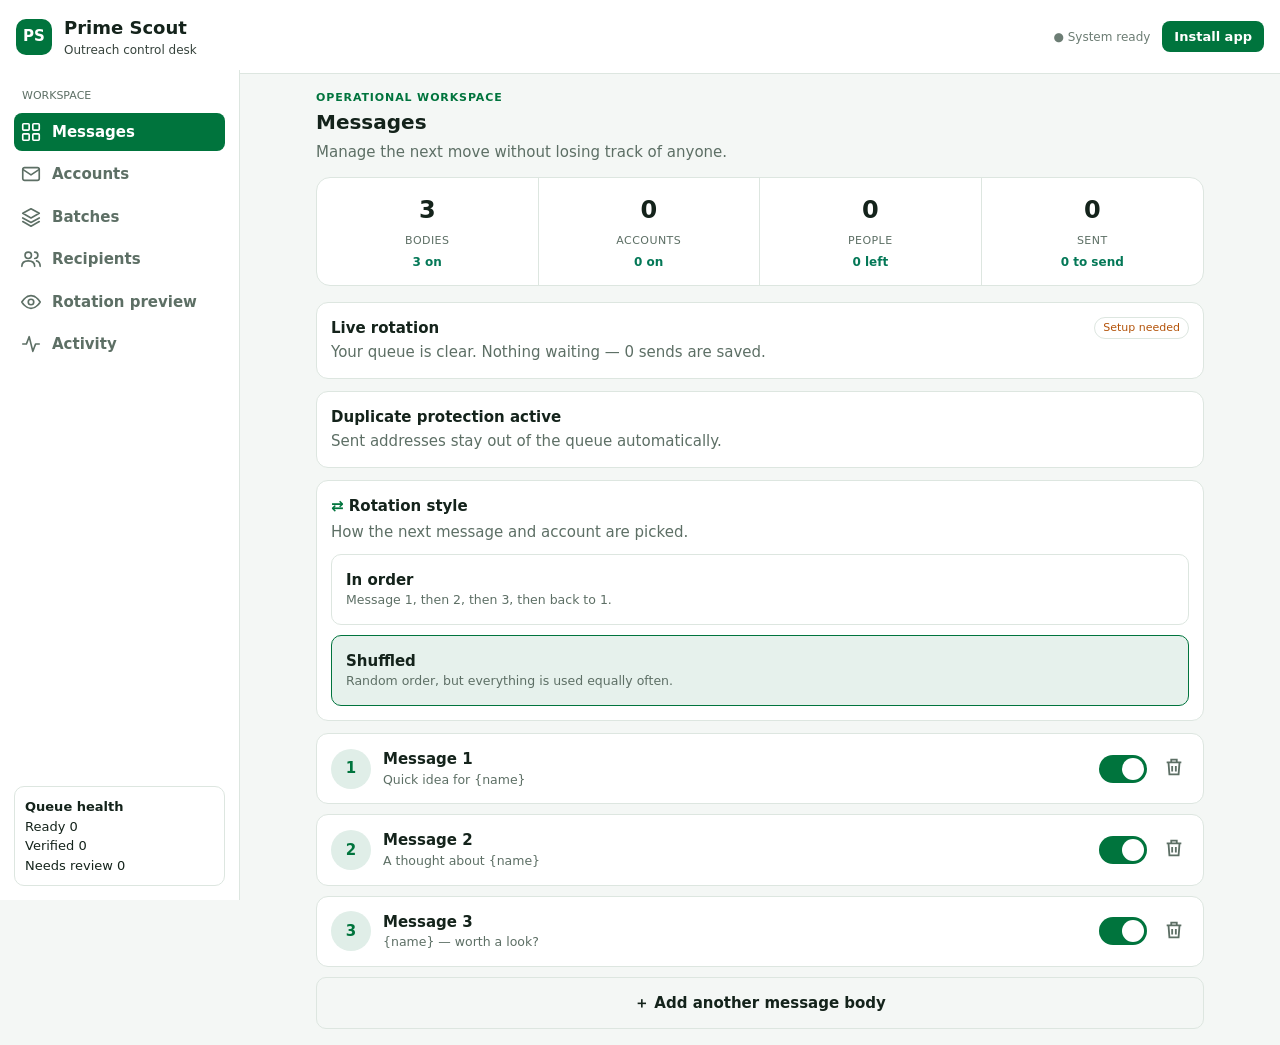
==== index.html @ 2829dbc3 "Add files via upload" ====
<!DOCTYPE html>
<html lang="en">
<head>
<meta charset="utf-8">
<meta name="viewport" content="width=device-width, initial-scale=1, viewport-fit=cover">
<meta name="theme-color" content="#00743d">
<meta name="description" content="Scout store owners with rotating message bodies, multiple sending accounts, address checking and no repeat sends.">
<title>Prime Scout — Messages</title>
<link rel="manifest" href="manifest.webmanifest">
<link rel="icon" href="icon.svg" type="image/svg+xml">
<link rel="stylesheet" href="styles.css">
</head>
<body data-page="messages">
<header>
  <div class="crest">PS</div>
  <div><h1>Prime Scout</h1><small>Outreach control desk</small></div>
  <span class="ready">● System ready</span><button class="btn" id="inst">Install app</button>
</header>
<nav id="nav"></nav>
<main id="app"></main>
<div id="toast"></div>
<script src="app.js" defer></script>
</body>
</html>
---- styles.css ----
:root{--bg:#f4f7f5;--card:#fff;--ink:#14231b;--mute:#5d6f65;--line:#dde6e0;--brand:#00743d;--brand-ink:#fff;--warn:#b45309;--bad:#b91c1c;--ok:#047857;box-sizing:border-box;padding-top:env(safe-area-inset-top,0px);padding-bottom:env(safe-area-inset-bottom,0px)}
@media (prefers-color-scheme:dark){:root:not([data-theme="light"]){--bg:#0e1612;--card:#16211b;--ink:#e8f1ec;--mute:#93a79c;--line:#26352c;--brand:#2fbf7a;--brand-ink:#04150c;--warn:#f59e0b;--bad:#f87171;--ok:#34d399}}
:root[data-theme="dark"]{--bg:#0e1612;--card:#16211b;--ink:#e8f1ec;--mute:#93a79c;--line:#26352c;--brand:#2fbf7a;--brand-ink:#04150c;--warn:#f59e0b;--bad:#f87171;--ok:#34d399}
*,*::before,*::after{box-sizing:inherit}
html{scroll-padding-top:env(safe-area-inset-top,0px)}
body{margin:0;background:var(--bg);color:var(--ink);font:15px/1.5 system-ui,-apple-system,"Segoe UI",Roboto,sans-serif}
header{background:var(--brand);color:var(--brand-ink);padding:14px 16px;display:flex;align-items:center;gap:12px;flex-wrap:wrap}
header h1{font-size:18px;margin:0}header small{opacity:.85;display:block;font-size:12px}
.crest{width:36px;height:36px;border-radius:10px;background:var(--brand-ink);color:var(--brand);display:grid;place-items:center;font-weight:800}
.health{margin-left:auto;display:flex;gap:6px;font-size:12px}
.health span{background:rgba(0,0,0,.2);padding:3px 8px;border-radius:99px}
nav{display:flex;gap:4px;overflow-x:auto;padding:8px 12px;background:var(--card);border-bottom:1px solid var(--line);position:sticky;top:0;z-index:5}
nav a{border:0;background:none;color:var(--mute);padding:8px 12px;border-radius:8px;font:inherit;font-weight:600;cursor:pointer;white-space:nowrap}
nav a.on{background:var(--brand);color:var(--brand-ink)}
main{max-width:920px;margin:0 auto;padding:16px}
.stats{display:grid;grid-template-columns:repeat(auto-fit,minmax(120px,1fr));gap:10px;margin-bottom:16px}
.stat{background:var(--card);border:1px solid var(--line);border-radius:12px;padding:12px}
.stat b{font-size:24px;display:block}.stat span{color:var(--mute);font-size:12px}
.card{background:var(--card);border:1px solid var(--line);border-radius:12px;padding:14px;margin-bottom:12px}
h2{margin:0 0 4px;font-size:20px}.sub{color:var(--mute);margin:0 0 14px}
label{display:block;font-size:12px;font-weight:600;color:var(--mute);margin:8px 0 4px}
input,textarea,select{width:100%;padding:9px 10px;border:1px solid var(--line);border-radius:8px;background:var(--bg);color:var(--ink);font:inherit}
textarea{min-height:90px;resize:vertical}
.row{display:flex;gap:8px;flex-wrap:wrap;align-items:center}.row>*{flex:1;min-width:120px}
.btn{border:1px solid var(--line);background:var(--card);color:var(--ink);padding:8px 12px;border-radius:8px;font:inherit;font-weight:600;cursor:pointer;flex:0 0 auto}
.btn.p{background:var(--brand);color:var(--brand-ink);border-color:var(--brand)}.btn.d{color:var(--bad)}
.item{display:flex;gap:10px;align-items:flex-start;justify-content:space-between;padding:10px 0;border-top:1px solid var(--line)}
.item:first-child{border-top:0}.item p{margin:2px 0 0;color:var(--mute);font-size:13px;white-space:pre-wrap}
.tag{font-size:11px;padding:2px 8px;border-radius:99px;border:1px solid var(--line);color:var(--mute);white-space:nowrap}
.tag.ok{color:var(--ok)}.tag.warn{color:var(--warn)}.tag.bad{color:var(--bad)}
.acts{display:flex;gap:6px;flex-wrap:wrap}
.scroll{overflow-x:auto}table{width:100%;border-collapse:collapse;font-size:13px}th,td{text-align:left;padding:8px;border-top:1px solid var(--line)}th{color:var(--mute)}
.empty{color:var(--mute);text-align:center;padding:20px}
.mrow{display:flex;align-items:center;gap:12px;background:var(--card);border:1px solid var(--line);border-radius:12px;padding:14px;margin-bottom:10px}.num{width:40px;height:40px;border-radius:50%;background:color-mix(in srgb,var(--brand) 12%,var(--card));color:var(--brand);display:grid;place-items:center;font-weight:700;flex:0 0 auto}.mt{flex:1;min-width:0}.mt b{display:block}.mt small{color:var(--mute);display:block;overflow:hidden;text-overflow:ellipsis;white-space:nowrap}.opt{display:block;width:100%;text-align:left;background:var(--card);border:1px solid var(--line);border-radius:10px;padding:14px;margin-top:10px;color:var(--ink);font:inherit;cursor:pointer}.opt small{display:block;color:var(--mute)}.opt.on{border-color:var(--brand);background:color-mix(in srgb,var(--brand) 10%,var(--card))}.addb{width:100%;padding:14px;text-align:center;border:1px solid var(--line);background:var(--bg);border-radius:10px;font:inherit;font-weight:600;color:var(--ink);cursor:pointer}.trash{background:none;border:0;color:var(--mute);cursor:pointer;padding:4px}.sw{width:48px;height:28px;border-radius:99px;background:var(--line);position:relative;border:0;cursor:pointer;flex:0 0 auto}.sw.on{background:var(--brand)}.sw::after{content:'';position:absolute;top:3px;left:3px;width:22px;height:22px;border-radius:50%;background:#fff;transition:.15s}.sw.on::after{left:23px}
.seg{display:flex;background:color-mix(in srgb,#7c3aed 8%,var(--card));border-radius:99px;padding:4px}.seg button{border:0;background:none;padding:8px 14px;border-radius:99px;font:inherit;color:var(--mute);cursor:pointer}.seg button.on{background:var(--card);color:var(--ink);font-weight:600;box-shadow:0 1px 3px rgba(0,0,0,.15)}.tot{background:color-mix(in srgb,#10b981 22%,var(--card));border-radius:16px;padding:16px;margin:14px 0}.tot b{font-size:30px;display:block}.chart{display:flex;align-items:flex-end;gap:4px;height:200px;background:color-mix(in srgb,#7c3aed 5%,var(--card));border-radius:16px;padding:12px 8px 0}.col{flex:1;height:100%;display:flex;align-items:flex-end}.bar{width:100%;background:#7c3aed;border-radius:6px 6px 0 0}.lbls{display:flex;gap:4px;font-size:11px;color:var(--mute);padding:6px 8px 0}.lbls span{flex:1;text-align:center}.dot{display:inline-block;width:12px;height:12px;border-radius:50%;background:#7c3aed;margin-right:8px;vertical-align:middle}
.stats{display:grid;grid-template-columns:repeat(4,1fr);gap:0;border:1px solid var(--line);border-radius:14px;background:var(--card);margin-bottom:16px}.stat{border:0;border-radius:0;border-right:1px solid var(--line);text-align:center;background:none;padding:14px 4px}.stat:last-child{border-right:0}.stat span{text-transform:uppercase;font-size:11px;letter-spacing:.04em}.stat i{font-size:16px;font-weight:600}
.eyebrow{font-size:11px;letter-spacing:.08em;text-transform:uppercase;color:var(--brand);font-weight:700}
.ready{margin-left:auto;font-size:12px;opacity:.9}
#inst{background:var(--brand-ink);color:var(--brand);border:0;padding:6px 12px;font-size:13px}
.wk,.qh,.lg{display:none}
.stat i{display:block;font-style:normal;font-size:12px;color:var(--ok);margin-top:2px}
.live{display:flex;justify-content:space-between;gap:10px;align-items:flex-start}
nav{position:fixed;bottom:0;left:0;right:0;top:auto;z-index:9;justify-content:space-around;border-top:1px solid var(--line);border-bottom:0;padding:6px 6px calc(6px + env(safe-area-inset-bottom,0px))}
nav a{padding:8px 6px;font-size:12px;flex:1}
main{padding-bottom:90px}
@media(min-width:820px){body{display:grid;grid-template-columns:240px 1fr;grid-template-rows:auto 1fr}header{grid-column:1/3}nav{position:sticky;top:0;grid-row:2;align-self:start;height:calc(100vh - 70px);flex-direction:column;border-top:0;border-right:1px solid var(--line);padding:14px;justify-content:flex-start}nav a{flex:0;text-align:left;font-size:15px}.wk,.qh,.lg{display:block}.sh{display:none}.wk{font-size:11px;color:var(--mute);text-transform:uppercase;margin:4px 8px}.qh{margin-top:auto;border:1px solid var(--line);border-radius:10px;padding:10px;font-size:13px}main{padding-bottom:16px;width:100%}}
#toast{position:fixed;left:50%;bottom:calc(20px + env(safe-area-inset-bottom,0px));transform:translateX(-50%);background:var(--ink);color:var(--bg);padding:10px 16px;border-radius:10px;opacity:0;pointer-events:none;transition:.2s;max-width:90%}
#toast.show{opacity:1}
header{background:var(--card);color:var(--ink);border-bottom:1px solid var(--line)}.crest{background:var(--brand);color:var(--brand-ink)}.ready{color:var(--mute)}#inst{background:var(--brand);color:var(--brand-ink)}.ic{width:22px;height:22px;fill:none;stroke:currentColor;stroke-width:1.8;stroke-linecap:round;stroke-linejoin:round;flex:0 0 auto}nav a{display:flex;flex-direction:column;align-items:center;gap:4px}
@media(max-width:819px){nav{position:sticky;top:0;bottom:auto;border-top:0;border-bottom:1px solid var(--line);background:var(--bg);padding:8px 6px}nav a.on{background:var(--card);color:var(--brand);box-shadow:0 1px 4px rgba(0,0,0,.18)}main{padding-bottom:16px}}
@media(min-width:820px){nav a{flex-direction:row;gap:10px}}
.chip{padding:8px 16px;border-radius:99px;font-weight:600;font-size:15px}.chip.g{background:color-mix(in srgb,#10b981 15%,var(--card));color:var(--ok)}.chip.b{background:color-mix(in srgb,#ef4444 15%,var(--card));color:var(--bad)}.chip.u{background:color-mix(in srgb,var(--mute) 15%,var(--card));color:var(--mute)}.seg.g{background:color-mix(in srgb,var(--mute) 12%,var(--card))}.seg.g button{flex:1;padding:10px 4px}
.note{background:color-mix(in srgb,var(--mute) 8%,var(--card));border:1px solid var(--line);border-radius:12px;padding:14px;color:var(--mute);font-size:14px;margin-bottom:10px}

nav a{text-decoration:none}
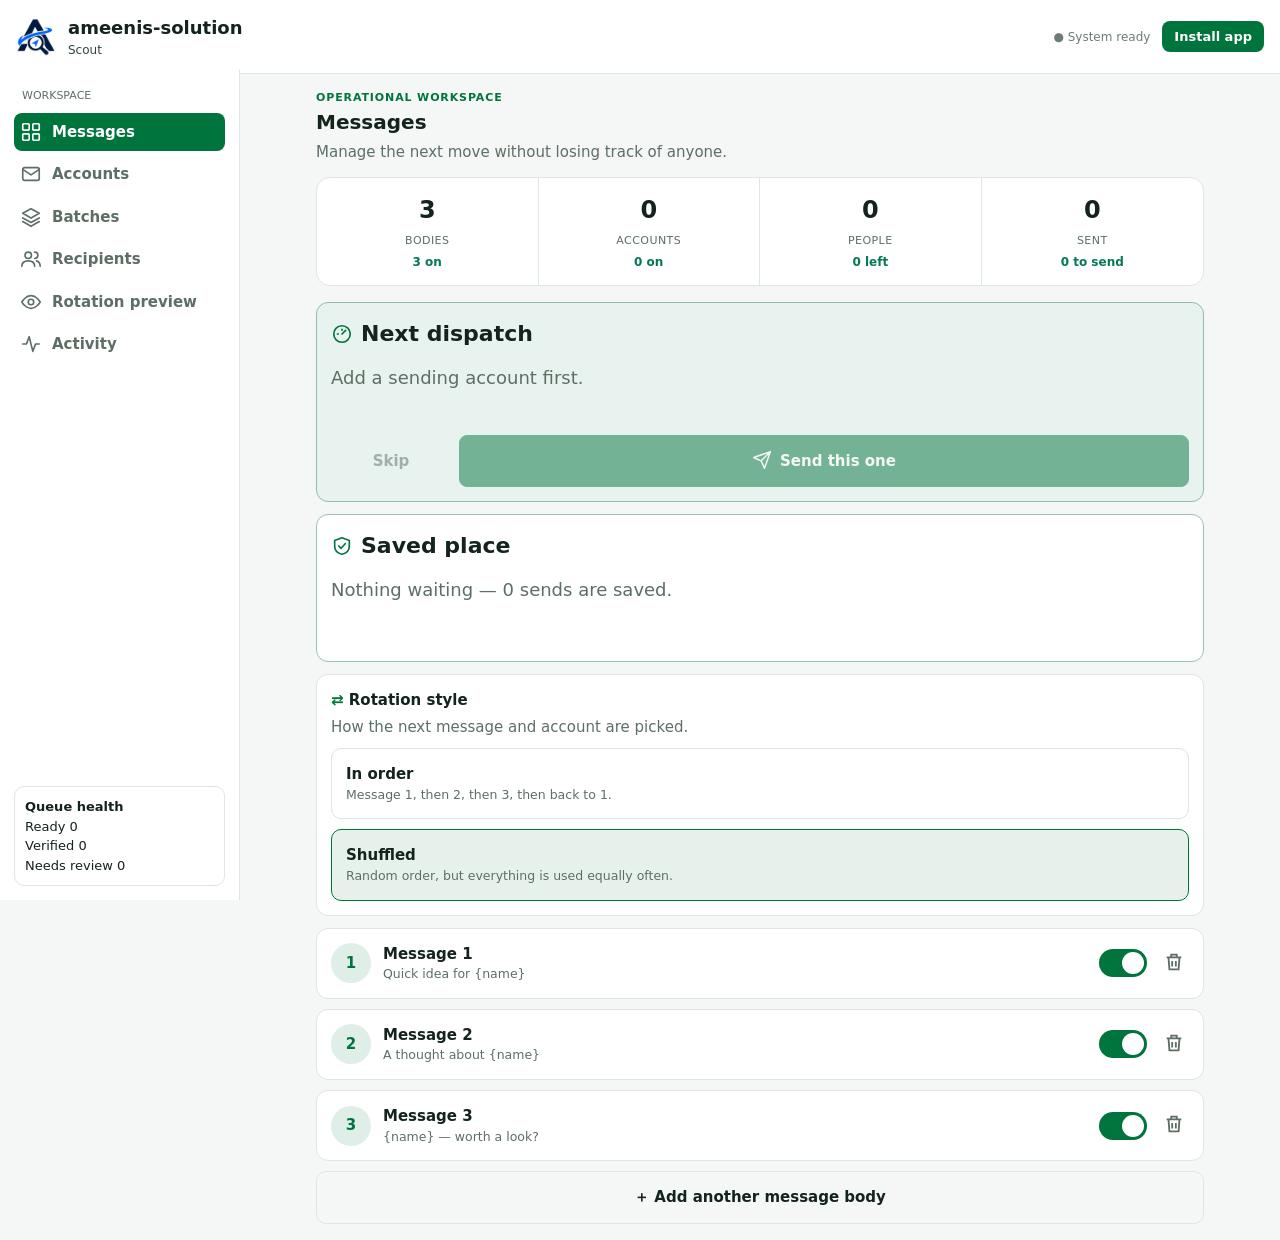
==== commit c56dfa7a: "Add files via upload" ====
--- a/index.html
+++ b/index.html
@@ -5,15 +5,16 @@
 <meta name="viewport" content="width=device-width, initial-scale=1, viewport-fit=cover">
 <meta name="theme-color" content="#00743d">
 <meta name="description" content="Scout store owners with rotating message bodies, multiple sending accounts, address checking and no repeat sends.">
-<title>Prime Scout — Messages</title>
+<title>ameenis-solution Scout — Messages</title>
 <link rel="manifest" href="manifest.webmanifest">
-<link rel="icon" href="icon.svg" type="image/svg+xml">
+<link rel="icon" type="image/png" href="icon-192.png">
+<link rel="apple-touch-icon" href="icon-192.png">
 <link rel="stylesheet" href="styles.css">
 </head>
 <body data-page="messages">
 <header>
-  <div class="crest">PS</div>
-  <div><h1>Prime Scout</h1><small>Outreach control desk</small></div>
+  <img class="logo" src="logo-mark.png" alt="ameenis-solution Scout logo" width="40" height="40">
+  <div><h1>ameenis-solution</h1><small>Scout</small></div>
   <span class="ready">● System ready</span><button class="btn" id="inst">Install app</button>
 </header>
 <nav id="nav"></nav>
--- a/styles.css
+++ b/styles.css
@@ -53,3 +53,9 @@
 .note{background:color-mix(in srgb,var(--mute) 8%,var(--card));border:1px solid var(--line);border-radius:12px;padding:14px;color:var(--mute);font-size:14px;margin-bottom:10px}
 
 nav a{text-decoration:none}
+
+.ob{border:0;background:none;padding:12px 18px;font:inherit;font-size:16px;font-weight:600;border-radius:8px;cursor:pointer;color:var(--ink)}.ob.on{background:var(--brand);color:var(--brand-ink)}.ct{font-size:22px}
+
+.dispatch{background:color-mix(in srgb,var(--brand) 9%,var(--card));border-color:color-mix(in srgb,var(--brand) 35%,var(--line))}.saved{border-color:color-mix(in srgb,var(--brand) 30%,var(--line))}.btn:disabled{opacity:.5;cursor:not-allowed}
+
+.logo{width:40px;height:40px;border-radius:10px;object-fit:contain;background:#fff;flex:0 0 auto}
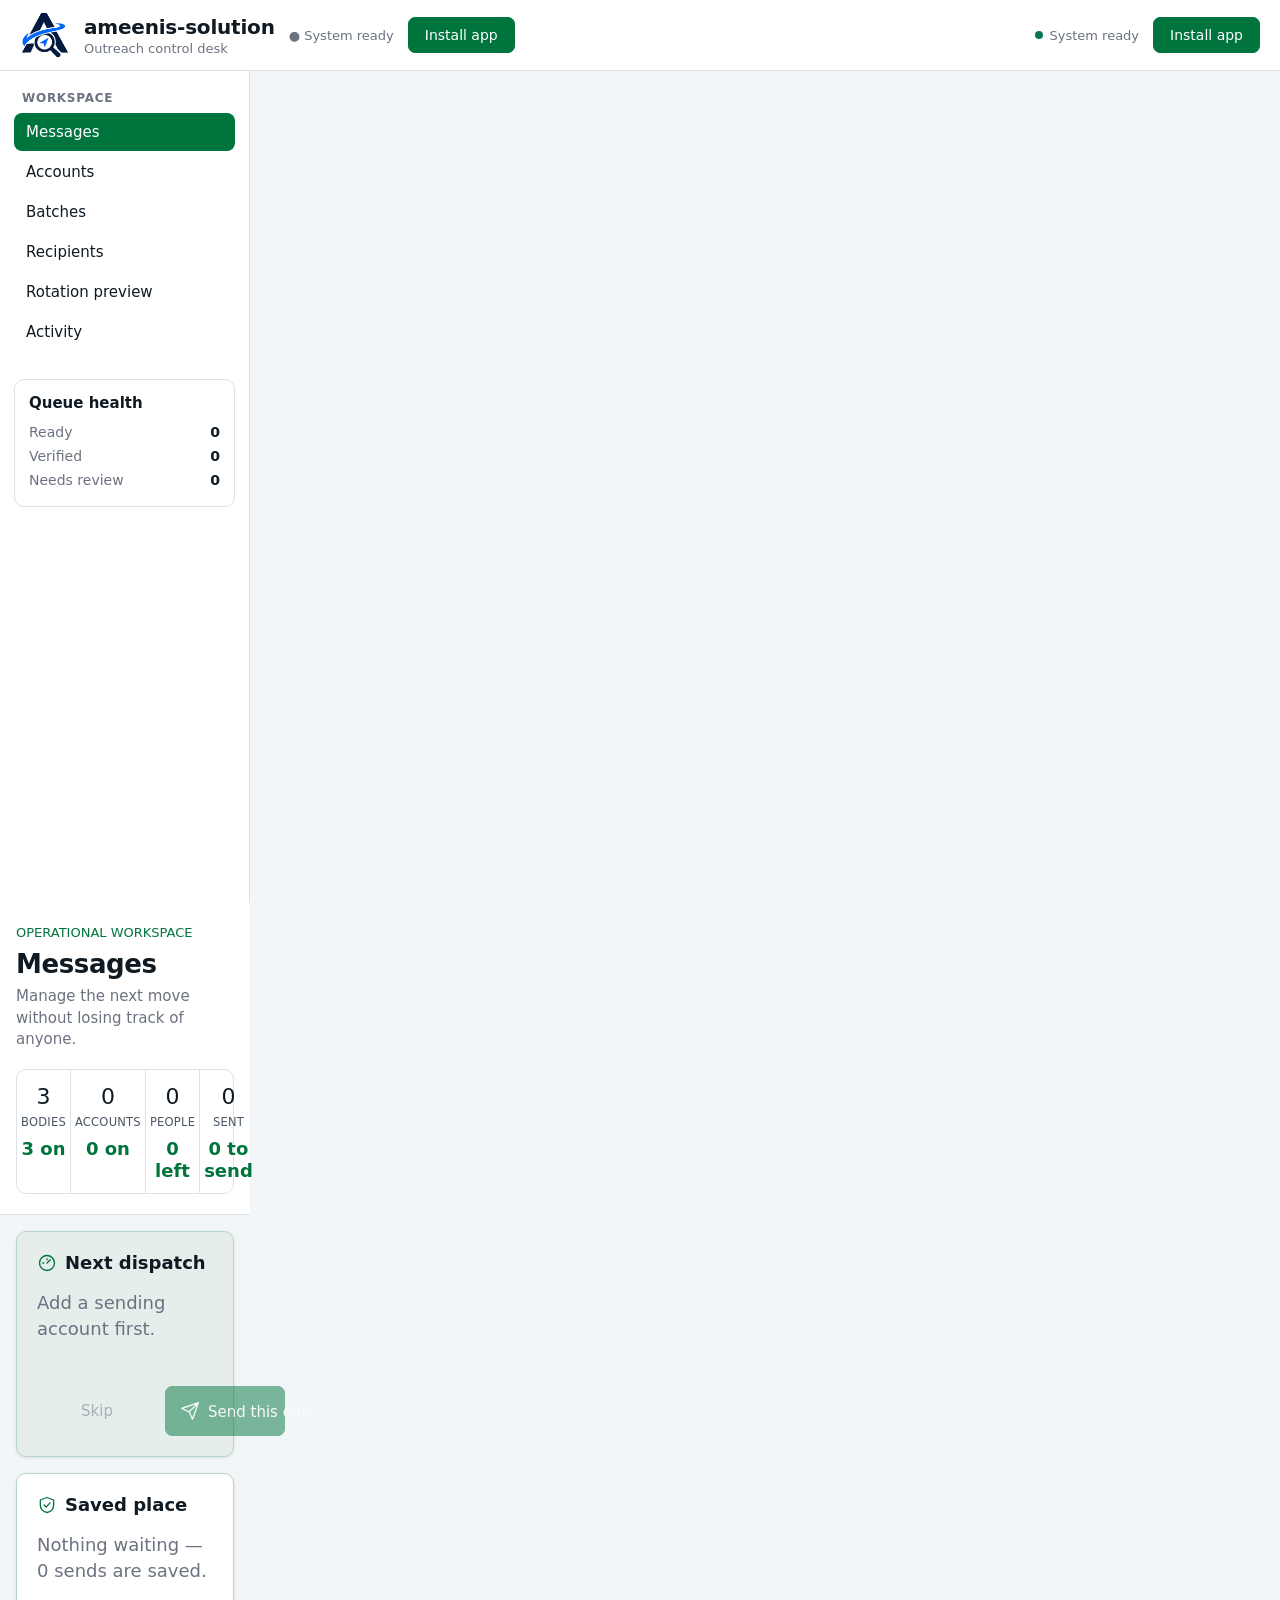
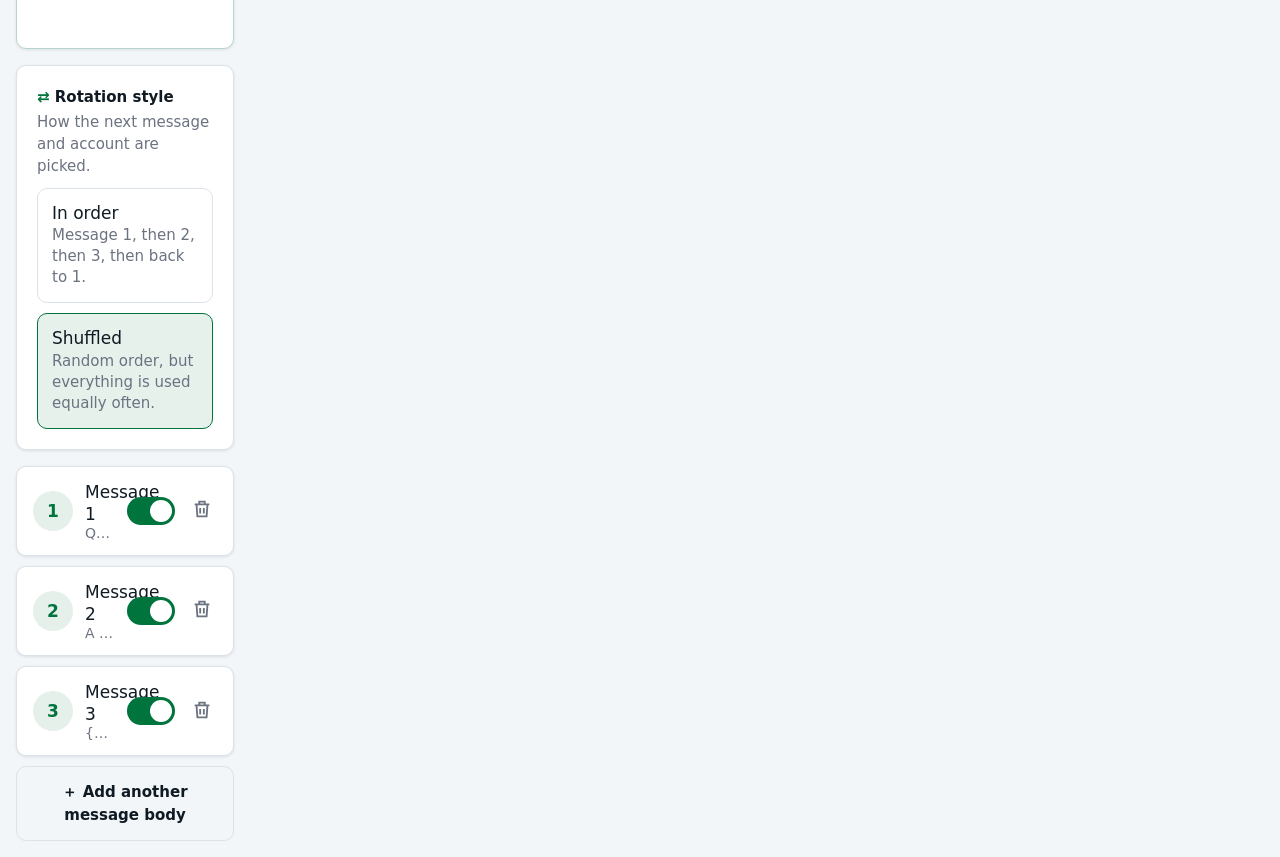
==== commit 67d9d51a: "Update index.html" ====
--- a/index.html
+++ b/index.html
@@ -12,11 +12,38 @@
 <link rel="stylesheet" href="styles.css">
 </head>
 <body data-page="messages">
-<header>
-  <img class="logo" src="logo-mark.png" alt="ameenis-solution Scout logo" width="40" height="40">
-  <div><h1>ameenis-solution</h1><small>Scout</small></div>
+<header class="app-header">
+  <img class="logo" src="logo-mark.png" alt="ameenis-solution Scout logo" width="50" height="50">
+  <div class="brand"><h1>ameenis-solution</h1><p>Outreach control desk</p></div>
+  
   <span class="ready">● System ready</span><button class="btn" id="inst">Install app</button>
+  
+  <div class="header-status"><span class="ready"><i></i>System ready</span><button class="btn" id="inst" type="button">Install app</button></div>
 </header>
+<nav class="tabs" aria-label="Sections">
+  <a href="index.html" data-tab="messages"><svg class="ic" viewBox="0 0 24 24" aria-hidden="true"><rect x="3" y="3" width="7" height="7" rx="1"/><rect x="14" y="3" width="7" height="7" rx="1"/><rect x="3" y="14" width="7" height="7" rx="1"/><rect x="14" y="14" width="7" height="7" rx="1"/></svg><span>Messages</span></a>
+  <a href="accounts.html" data-tab="accounts" class="on" aria-current="page"><svg class="ic" viewBox="0 0 24 24" aria-hidden="true"><rect x="3" y="5" width="18" height="14" rx="2"/><path d="M3 7l9 6 9-6"/></svg><span>Accounts</span></a>
+  <a href="batches.html" data-tab="batches"><svg class="ic" viewBox="0 0 24 24" aria-hidden="true"><path d="M12 3l9 5-9 5-9-5 9-5zM3 13l9 5 9-5M3 17l9 5 9-5"/></svg><span>Batches</span></a>
+  <a href="recipients.html" data-tab="people"><svg class="ic" viewBox="0 0 24 24" aria-hidden="true"><circle cx="9" cy="8" r="3.5"/><path d="M2 20c0-4 3-6 7-6s7 2 7 6M16 4.5a3.5 3.5 0 010 7M18 14c2.5.7 4 2.5 4 6"/></svg><span>People</span></a>
+  <a href="rotation.html" data-tab="rotation"><svg class="ic" viewBox="0 0 24 24" aria-hidden="true"><path d="M2 12s4-7 10-7 10 7 10 7-4 7-10 7S2 12 2 12z"/><circle cx="12" cy="12" r="3"/></svg><span>Rotation</span></a>
+  <a href="activity.html" data-tab="activity"><svg class="ic" viewBox="0 0 24 24" aria-hidden="true"><path d="M3 12h4l3-8 4 16 3-8h4"/></svg><span>Activity</span></a>
+</nav>
+<div class="layout">
+<aside class="sidebar">
+  <p class="side-title">Workspace</p>
+  <nav class="side-nav" aria-label="Workspace">
+    <a href="index.html" data-tab="messages">Messages</a>
+    <a href="accounts.html" data-tab="accounts" class="on" aria-current="page">Accounts</a>
+    <a href="batches.html" data-tab="batches">Batches</a>
+    <a href="recipients.html" data-tab="people">Recipients</a>
+    <a href="rotation.html" data-tab="rotation">Rotation preview</a>
+    <a href="activity.html" data-tab="activity">Activity</a>
+  </nav>
+  <div class="queue-health">
+    <h2>Queue health</h2>
+    <dl><div><dt>Ready</dt><dd id="qh-ready">0</dd></div><div><dt>Verified</dt><dd id="qh-ok">0</dd></div><div><dt>Needs review</dt><dd id="qh-bad">0</dd></div></dl>
+  </div>
+</aside>
 <nav id="nav"></nav>
 <main id="app"></main>
 <div id="toast"></div>
--- a/styles.css
+++ b/styles.css
@@ -3,59 +3,162 @@
 :root[data-theme="dark"]{--bg:#0e1612;--card:#16211b;--ink:#e8f1ec;--mute:#93a79c;--line:#26352c;--brand:#2fbf7a;--brand-ink:#04150c;--warn:#f59e0b;--bad:#f87171;--ok:#34d399}
 *,*::before,*::after{box-sizing:inherit}
 html{scroll-padding-top:env(safe-area-inset-top,0px)}
-body{margin:0;background:var(--bg);color:var(--ink);font:15px/1.5 system-ui,-apple-system,"Segoe UI",Roboto,sans-serif}
-header{background:var(--brand);color:var(--brand-ink);padding:14px 16px;display:flex;align-items:center;gap:12px;flex-wrap:wrap}
-header h1{font-size:18px;margin:0}header small{opacity:.85;display:block;font-size:12px}
-.crest{width:36px;height:36px;border-radius:10px;background:var(--brand-ink);color:var(--brand);display:grid;place-items:center;font-weight:800}
-.health{margin-left:auto;display:flex;gap:6px;font-size:12px}
-.health span{background:rgba(0,0,0,.2);padding:3px 8px;border-radius:99px}
-nav{display:flex;gap:4px;overflow-x:auto;padding:8px 12px;background:var(--card);border-bottom:1px solid var(--line);position:sticky;top:0;z-index:5}
-nav a{border:0;background:none;color:var(--mute);padding:8px 12px;border-radius:8px;font:inherit;font-weight:600;cursor:pointer;white-space:nowrap}
-nav a.on{background:var(--brand);color:var(--brand-ink)}
+body{margin:0;background:var(--bg);color:var(--ink);font:15px/1.5 var(--uf,system-ui,-apple-system,"Segoe UI",Roboto,sans-serif);-webkit-text-size-adjust:100%}
+button,input,select,textarea{font-family:inherit}
+.btn{white-space:nowrap}
+.tabs a span{max-width:100%;overflow:hidden;text-overflow:ellipsis}
+@media(max-width:380px){.tabs a{font-size:11px}.tabs{padding:8px 4px}}
 main{max-width:920px;margin:0 auto;padding:16px}
 .stats{display:grid;grid-template-columns:repeat(auto-fit,minmax(120px,1fr));gap:10px;margin-bottom:16px}
 .stat{background:var(--card);border:1px solid var(--line);border-radius:12px;padding:12px}
-.stat b{font-size:24px;display:block}.stat span{color:var(--mute);font-size:12px}
+.stat b{font-size:24px;display:block}
+.stat span{color:var(--mute);font-size:12px}
 .card{background:var(--card);border:1px solid var(--line);border-radius:12px;padding:14px;margin-bottom:12px}
-h2{margin:0 0 4px;font-size:20px}.sub{color:var(--mute);margin:0 0 14px}
+h2{margin:0 0 4px;font-size:20px}
+.sub{color:var(--mute);margin:0 0 14px}
 label{display:block;font-size:12px;font-weight:600;color:var(--mute);margin:8px 0 4px}
 input,textarea,select{width:100%;padding:9px 10px;border:1px solid var(--line);border-radius:8px;background:var(--bg);color:var(--ink);font:inherit}
 textarea{min-height:90px;resize:vertical}
-.row{display:flex;gap:8px;flex-wrap:wrap;align-items:center}.row>*{flex:1;min-width:120px}
+.row{display:flex;gap:8px;flex-wrap:wrap;align-items:center}
+.row>*{flex:1;min-width:120px}
 .btn{border:1px solid var(--line);background:var(--card);color:var(--ink);padding:8px 12px;border-radius:8px;font:inherit;font-weight:600;cursor:pointer;flex:0 0 auto}
-.btn.p{background:var(--brand);color:var(--brand-ink);border-color:var(--brand)}.btn.d{color:var(--bad)}
+.btn.p{background:var(--brand);color:var(--brand-ink);border-color:var(--brand)}
+.btn.d{color:var(--bad)}
 .item{display:flex;gap:10px;align-items:flex-start;justify-content:space-between;padding:10px 0;border-top:1px solid var(--line)}
-.item:first-child{border-top:0}.item p{margin:2px 0 0;color:var(--mute);font-size:13px;white-space:pre-wrap}
+.item:first-child{border-top:0}
+.item p{margin:2px 0 0;color:var(--mute);font-size:13px;white-space:pre-wrap}
 .tag{font-size:11px;padding:2px 8px;border-radius:99px;border:1px solid var(--line);color:var(--mute);white-space:nowrap}
-.tag.ok{color:var(--ok)}.tag.warn{color:var(--warn)}.tag.bad{color:var(--bad)}
+.tag.ok{color:var(--ok)}
+.tag.warn{color:var(--warn)}
+.tag.bad{color:var(--bad)}
 .acts{display:flex;gap:6px;flex-wrap:wrap}
-.scroll{overflow-x:auto}table{width:100%;border-collapse:collapse;font-size:13px}th,td{text-align:left;padding:8px;border-top:1px solid var(--line)}th{color:var(--mute)}
+.scroll{overflow-x:auto}
+table{width:100%;border-collapse:collapse;font-size:13px}
+th,td{text-align:left;padding:8px;border-top:1px solid var(--line)}
+th{color:var(--mute)}
 .empty{color:var(--mute);text-align:center;padding:20px}
-.mrow{display:flex;align-items:center;gap:12px;background:var(--card);border:1px solid var(--line);border-radius:12px;padding:14px;margin-bottom:10px}.num{width:40px;height:40px;border-radius:50%;background:color-mix(in srgb,var(--brand) 12%,var(--card));color:var(--brand);display:grid;place-items:center;font-weight:700;flex:0 0 auto}.mt{flex:1;min-width:0}.mt b{display:block}.mt small{color:var(--mute);display:block;overflow:hidden;text-overflow:ellipsis;white-space:nowrap}.opt{display:block;width:100%;text-align:left;background:var(--card);border:1px solid var(--line);border-radius:10px;padding:14px;margin-top:10px;color:var(--ink);font:inherit;cursor:pointer}.opt small{display:block;color:var(--mute)}.opt.on{border-color:var(--brand);background:color-mix(in srgb,var(--brand) 10%,var(--card))}.addb{width:100%;padding:14px;text-align:center;border:1px solid var(--line);background:var(--bg);border-radius:10px;font:inherit;font-weight:600;color:var(--ink);cursor:pointer}.trash{background:none;border:0;color:var(--mute);cursor:pointer;padding:4px}.sw{width:48px;height:28px;border-radius:99px;background:var(--line);position:relative;border:0;cursor:pointer;flex:0 0 auto}.sw.on{background:var(--brand)}.sw::after{content:'';position:absolute;top:3px;left:3px;width:22px;height:22px;border-radius:50%;background:#fff;transition:.15s}.sw.on::after{left:23px}
-.seg{display:flex;background:color-mix(in srgb,#7c3aed 8%,var(--card));border-radius:99px;padding:4px}.seg button{border:0;background:none;padding:8px 14px;border-radius:99px;font:inherit;color:var(--mute);cursor:pointer}.seg button.on{background:var(--card);color:var(--ink);font-weight:600;box-shadow:0 1px 3px rgba(0,0,0,.15)}.tot{background:color-mix(in srgb,#10b981 22%,var(--card));border-radius:16px;padding:16px;margin:14px 0}.tot b{font-size:30px;display:block}.chart{display:flex;align-items:flex-end;gap:4px;height:200px;background:color-mix(in srgb,#7c3aed 5%,var(--card));border-radius:16px;padding:12px 8px 0}.col{flex:1;height:100%;display:flex;align-items:flex-end}.bar{width:100%;background:#7c3aed;border-radius:6px 6px 0 0}.lbls{display:flex;gap:4px;font-size:11px;color:var(--mute);padding:6px 8px 0}.lbls span{flex:1;text-align:center}.dot{display:inline-block;width:12px;height:12px;border-radius:50%;background:#7c3aed;margin-right:8px;vertical-align:middle}
-.stats{display:grid;grid-template-columns:repeat(4,1fr);gap:0;border:1px solid var(--line);border-radius:14px;background:var(--card);margin-bottom:16px}.stat{border:0;border-radius:0;border-right:1px solid var(--line);text-align:center;background:none;padding:14px 4px}.stat:last-child{border-right:0}.stat span{text-transform:uppercase;font-size:11px;letter-spacing:.04em}.stat i{font-size:16px;font-weight:600}
+.mrow{display:flex;align-items:center;gap:12px;background:var(--card);border:1px solid var(--line);border-radius:12px;padding:14px;margin-bottom:10px}
+.num{width:40px;height:40px;border-radius:50%;background:color-mix(in srgb,var(--brand) 12%,var(--card));color:var(--brand);display:grid;place-items:center;font-weight:700;flex:0 0 auto}
+.mt{flex:1;min-width:0}
+.mt b{display:block}
+.mt small{color:var(--mute);display:block;overflow:hidden;text-overflow:ellipsis;white-space:nowrap}
+.opt{display:block;width:100%;text-align:left;background:var(--card);border:1px solid var(--line);border-radius:10px;padding:14px;margin-top:10px;color:var(--ink);font:inherit;cursor:pointer}
+.opt small{display:block;color:var(--mute)}
+.opt.on{border-color:var(--brand);background:color-mix(in srgb,var(--brand) 10%,var(--card))}
+.addb{width:100%;padding:14px;text-align:center;border:1px solid var(--line);background:var(--bg);border-radius:10px;font:inherit;font-weight:600;color:var(--ink);cursor:pointer}
+.trash{background:none;border:0;color:var(--mute);cursor:pointer;padding:4px}
+.sw{width:48px;height:28px;border-radius:99px;background:var(--line);position:relative;border:0;cursor:pointer;flex:0 0 auto}
+.sw.on{background:var(--brand)}
+.sw::after{content:'';position:absolute;top:3px;left:3px;width:22px;height:22px;border-radius:50%;background:#fff;transition:.15s}
+.sw.on::after{left:23px}
+.seg{display:flex;background:color-mix(in srgb,#7c3aed 8%,var(--card));border-radius:99px;padding:4px}
+.seg button{border:0;background:none;padding:8px 14px;border-radius:99px;font:inherit;color:var(--mute);cursor:pointer}
+.seg button.on{background:var(--card);color:var(--ink);font-weight:600;box-shadow:0 1px 3px rgba(0,0,0,.15)}
+.tot{background:color-mix(in srgb,#10b981 22%,var(--card));border-radius:16px;padding:16px;margin:14px 0}
+.tot b{font-size:30px;display:block}
+.chart{display:flex;align-items:flex-end;gap:4px;height:200px;background:color-mix(in srgb,#7c3aed 5%,var(--card));border-radius:16px;padding:12px 8px 0}
+.col{flex:1;height:100%;display:flex;align-items:flex-end}
+.bar{width:100%;background:#7c3aed;border-radius:6px 6px 0 0}
+.lbls{display:flex;gap:4px;font-size:11px;color:var(--mute);padding:6px 8px 0}
+.lbls span{flex:1;text-align:center}
+.dot{display:inline-block;width:12px;height:12px;border-radius:50%;background:#7c3aed;margin-right:8px;vertical-align:middle}
+.stats{display:grid;grid-template-columns:repeat(4,1fr);gap:0;border:1px solid var(--line);border-radius:14px;background:var(--card);margin-bottom:16px}
+.stat{border:0;border-radius:0;border-right:1px solid var(--line);text-align:center;background:none;padding:14px 4px}
+.stat:last-child{border-right:0}
+.stat span{text-transform:uppercase;font-size:11px;letter-spacing:.04em}
+.stat i{font-size:16px;font-weight:600}
 .eyebrow{font-size:11px;letter-spacing:.08em;text-transform:uppercase;color:var(--brand);font-weight:700}
-.ready{margin-left:auto;font-size:12px;opacity:.9}
-#inst{background:var(--brand-ink);color:var(--brand);border:0;padding:6px 12px;font-size:13px}
-.wk,.qh,.lg{display:none}
 .stat i{display:block;font-style:normal;font-size:12px;color:var(--ok);margin-top:2px}
 .live{display:flex;justify-content:space-between;gap:10px;align-items:flex-start}
-nav{position:fixed;bottom:0;left:0;right:0;top:auto;z-index:9;justify-content:space-around;border-top:1px solid var(--line);border-bottom:0;padding:6px 6px calc(6px + env(safe-area-inset-bottom,0px))}
-nav a{padding:8px 6px;font-size:12px;flex:1}
-main{padding-bottom:90px}
-@media(min-width:820px){body{display:grid;grid-template-columns:240px 1fr;grid-template-rows:auto 1fr}header{grid-column:1/3}nav{position:sticky;top:0;grid-row:2;align-self:start;height:calc(100vh - 70px);flex-direction:column;border-top:0;border-right:1px solid var(--line);padding:14px;justify-content:flex-start}nav a{flex:0;text-align:left;font-size:15px}.wk,.qh,.lg{display:block}.sh{display:none}.wk{font-size:11px;color:var(--mute);text-transform:uppercase;margin:4px 8px}.qh{margin-top:auto;border:1px solid var(--line);border-radius:10px;padding:10px;font-size:13px}main{padding-bottom:16px;width:100%}}
+@media(min-width:820px){main{padding-bottom:16px;width:100%}}
 #toast{position:fixed;left:50%;bottom:calc(20px + env(safe-area-inset-bottom,0px));transform:translateX(-50%);background:var(--ink);color:var(--bg);padding:10px 16px;border-radius:10px;opacity:0;pointer-events:none;transition:.2s;max-width:90%}
 #toast.show{opacity:1}
-header{background:var(--card);color:var(--ink);border-bottom:1px solid var(--line)}.crest{background:var(--brand);color:var(--brand-ink)}.ready{color:var(--mute)}#inst{background:var(--brand);color:var(--brand-ink)}.ic{width:22px;height:22px;fill:none;stroke:currentColor;stroke-width:1.8;stroke-linecap:round;stroke-linejoin:round;flex:0 0 auto}nav a{display:flex;flex-direction:column;align-items:center;gap:4px}
-@media(max-width:819px){nav{position:sticky;top:0;bottom:auto;border-top:0;border-bottom:1px solid var(--line);background:var(--bg);padding:8px 6px}nav a.on{background:var(--card);color:var(--brand);box-shadow:0 1px 4px rgba(0,0,0,.18)}main{padding-bottom:16px}}
-@media(min-width:820px){nav a{flex-direction:row;gap:10px}}
-.chip{padding:8px 16px;border-radius:99px;font-weight:600;font-size:15px}.chip.g{background:color-mix(in srgb,#10b981 15%,var(--card));color:var(--ok)}.chip.b{background:color-mix(in srgb,#ef4444 15%,var(--card));color:var(--bad)}.chip.u{background:color-mix(in srgb,var(--mute) 15%,var(--card));color:var(--mute)}.seg.g{background:color-mix(in srgb,var(--mute) 12%,var(--card))}.seg.g button{flex:1;padding:10px 4px}
+.ic{width:22px;height:22px;fill:none;stroke:currentColor;stroke-width:1.8;stroke-linecap:round;stroke-linejoin:round;flex:0 0 auto}
+.chip{padding:8px 16px;border-radius:99px;font-weight:600;font-size:15px}
+.chip.g{background:color-mix(in srgb,#10b981 15%,var(--card));color:var(--ok)}
+.chip.b{background:color-mix(in srgb,#ef4444 15%,var(--card));color:var(--bad)}
+.chip.u{background:color-mix(in srgb,var(--mute) 15%,var(--card));color:var(--mute)}
+.seg.g{background:color-mix(in srgb,var(--mute) 12%,var(--card))}
+.seg.g button{flex:1;padding:10px 4px}
 .note{background:color-mix(in srgb,var(--mute) 8%,var(--card));border:1px solid var(--line);border-radius:12px;padding:14px;color:var(--mute);font-size:14px;margin-bottom:10px}
+.ob{border:0;background:none;padding:12px 18px;font:inherit;font-size:16px;font-weight:600;border-radius:8px;cursor:pointer;color:var(--ink)}
+.ob.on{background:var(--brand);color:var(--brand-ink)}
+.ct{font-size:22px}
+.dispatch{background:color-mix(in srgb,var(--brand) 9%,var(--card));border-color:color-mix(in srgb,var(--brand) 35%,var(--line))}
+.saved{border-color:color-mix(in srgb,var(--brand) 30%,var(--line))}
+.btn:disabled{opacity:.5;cursor:not-allowed}
+.logo{width:40px;height:40px;border-radius:10px;object-fit:contain;background:#fff;flex:0 0 auto}
+/* ===== Look matched to the reference (Activity page content left unchanged) ===== */
+:root{--bg:#f2f6f9;--ink:#0f1a23;--mute:#6b7280;--line:#dbe2e8;--navbg:#f1f4f6;--tint:#e5eeeb;--tintline:#b7d6c8;--hf:"Space Grotesk","Inter",system-ui,sans-serif;--bf:"Manrope","Inter",system-ui,sans-serif;--uf:"Inter",system-ui,-apple-system,"Segoe UI",Roboto,sans-serif}
+@media (prefers-color-scheme:dark){:root:not([data-theme="light"]){--bg:#0e1612;--ink:#e8f1ec;--mute:#93a79c;--line:#26352c;--navbg:#121d17;--tint:#14261c;--tintline:#2a4d3a}}
+.logo{width:50px;height:50px;border-radius:0;background:none;object-fit:contain}
+@media(max-width:819px){{
+}}
+body:not([data-page="activity"]) main{font-family:var(--uf);padding-top:0}
+body:not([data-page="activity"]) .hero{background:var(--card);margin:0 -16px 16px;padding:22px 16px 20px;border-bottom:1px solid var(--line)}
+body:not([data-page="activity"]) .hero .eyebrow{font:500 13px/1.2 var(--uf);letter-spacing:0;text-transform:uppercase;color:var(--brand)}
+body:not([data-page="activity"]) .hero h2{font:700 26px/1.2 var(--hf);margin:8px 0 6px;letter-spacing:-.015em}
+body:not([data-page="activity"]) .hero .sub{font:400 15px/1.45 var(--bf);color:var(--mute);margin:0 0 18px}
+body:not([data-page="activity"]) .hero .stats{margin:0;border-radius:10px;border:1px solid var(--line)}
+body:not([data-page="activity"]) .stat{padding:14px 4px 12px}
+body:not([data-page="activity"]) .stat b{font:500 22px/1.2 var(--hf)}
+body:not([data-page="activity"]) .stat span{font:500 11.5px/1.2 var(--uf);letter-spacing:.02em;color:#4b5563;margin-top:6px;display:block}
+body:not([data-page="activity"]) .stat i{font:600 18px/1.2 var(--uf);color:var(--brand);margin-top:8px}
+body:not([data-page="activity"]) .card{border-radius:10px;border:1px solid var(--line);box-shadow:0 1px 3px rgba(16,24,40,.10);padding:20px;margin-bottom:16px}
+body:not([data-page="activity"]) .card b[style*="font-size:22px"],body:not([data-page="activity"]) .ct{font:600 18px/1.25 var(--hf)!important}
+body:not([data-page="activity"]) .card .sub,body:not([data-page="activity"]) .note{font-family:var(--bf)}
+body:not([data-page="activity"]) .card .sub{font-size:15px;line-height:1.45;color:var(--mute)}
+body:not([data-page="activity"]) label{font:500 15px/1.3 var(--uf);color:var(--ink)}
+body:not([data-page="activity"]) input,body:not([data-page="activity"]) select,body:not([data-page="activity"]) textarea{font:400 15px var(--uf);border:1px solid #cfd6dd;border-radius:8px;background:var(--bg);color:var(--ink);padding:0 14px;height:42px}
+body:not([data-page="activity"]) textarea{height:auto;padding:12px 14px}
+body:not([data-page="activity"]) .btn{font:500 15px var(--uf);border-radius:7px;min-height:40px;padding:0 16px;border:1px solid #d3dae0;background:var(--bg);color:var(--ink)}
+body:not([data-page="activity"]) .btn.p{background:var(--brand);border-color:var(--brand);color:#fff}
+body:not([data-page="activity"]) .btn.d{color:var(--bad)}
+body:not([data-page="activity"]) .note{font-size:15px;line-height:1.5;border-radius:10px}
+body:not([data-page="activity"]) .mrow{border-radius:10px;padding:14px 16px;box-shadow:0 1px 3px rgba(16,24,40,.10)}
+body:not([data-page="activity"]) .num{background:#e6f0ea;color:var(--brand);font:600 17px var(--uf)}
+body:not([data-page="activity"]) .mt b{font:500 17px/1.3 var(--uf)}
+body:not([data-page="activity"]) .mt small{font:400 14px var(--bf)}
+body:not([data-page="activity"]) .opt{border-radius:10px;font-family:var(--uf)}
+body:not([data-page="activity"]) .opt b{font:500 17px var(--uf)}
+body:not([data-page="activity"]) .opt small{font:400 15px/1.4 var(--bf)}
+body:not([data-page="activity"]) .chip{font:500 15px var(--uf)}
+body:not([data-page="activity"]) .seg.g{border-radius:10px}
+body:not([data-page="activity"]) .seg.g button{font:500 15px var(--uf);border-radius:8px}
+body:not([data-page="activity"]) .dispatch{background:var(--tint);border-color:var(--tintline)}
+body:not([data-page="activity"]) .saved{border-color:var(--tintline)}
+body:not([data-page="activity"]) .item{border-color:var(--line)}
 
-nav a{text-decoration:none}
-
-.ob{border:0;background:none;padding:12px 18px;font:inherit;font-size:16px;font-weight:600;border-radius:8px;cursor:pointer;color:var(--ink)}.ob.on{background:var(--brand);color:var(--brand-ink)}.ct{font-size:22px}
-
-.dispatch{background:color-mix(in srgb,var(--brand) 9%,var(--card));border-color:color-mix(in srgb,var(--brand) 35%,var(--line))}.saved{border-color:color-mix(in srgb,var(--brand) 30%,var(--line))}.btn:disabled{opacity:.5;cursor:not-allowed}
-
-.logo{width:40px;height:40px;border-radius:10px;object-fit:contain;background:#fff;flex:0 0 auto}
+/* ===== App shell: header, tab bar (phones), sidebar (desktop), layout ===== */
+.app-header{display:flex;align-items:center;gap:14px;padding:10px 20px;min-height:68px;background:var(--card);color:var(--ink);border-bottom:1px solid var(--line)}
+.logo{width:50px;height:50px;object-fit:contain;flex:0 0 auto;background:none;border-radius:0}
+.brand h1{font:700 20px/1.2 var(--hf);margin:0;letter-spacing:-.01em}
+.brand p{display:none;margin:2px 0 0;font:400 13px var(--bf);color:var(--mute)}
+.header-status{display:none;margin-left:auto;align-items:center;gap:14px}
+.ready{display:inline-flex;align-items:center;gap:6px;font:500 13px var(--uf);color:var(--mute)}
+.ready i{width:8px;height:8px;border-radius:50%;background:var(--ok)}
+#inst{background:var(--brand);border-color:var(--brand);color:var(--brand-ink);min-height:36px;font-size:14px}
+.tabs{display:flex;gap:2px;padding:8px;background:var(--navbg);border-bottom:1px solid var(--line);font-family:var(--uf)}
+.tabs a{flex:1;min-width:0;display:flex;flex-direction:column;align-items:center;gap:5px;padding:8px 2px;border:1px solid transparent;border-radius:8px;font:500 12px/1.2 var(--uf);color:#4b5563;text-decoration:none;white-space:nowrap}
+.tabs a.on{background:var(--card);border-color:var(--line);color:var(--brand);box-shadow:0 1px 3px rgba(16,24,40,.12)}
+.ic{width:20px;height:20px;fill:none;stroke:currentColor;stroke-width:1.6;stroke-linecap:round;stroke-linejoin:round;flex:0 0 auto}
+.layout{display:block}
+.sidebar{display:none}
+@media(min-width:820px){
+  .brand p{display:block}
+  .header-status{display:flex}
+  .tabs{display:none}
+  .layout{display:grid;grid-template-columns:250px minmax(0,1fr);align-items:start}
+  .sidebar{display:block;position:sticky;top:0;min-height:calc(100vh - 68px);padding:20px 14px;background:var(--card);border-right:1px solid var(--line)}
+  .side-title{margin:0 8px 8px;font:600 12px var(--uf);text-transform:uppercase;letter-spacing:.06em;color:var(--mute)}
+  .side-nav{display:flex;flex-direction:column;gap:2px}
+  .side-nav a{padding:10px 12px;border-radius:8px;font:500 15px var(--uf);color:var(--ink);text-decoration:none}
+  .side-nav a.on{background:var(--brand);color:var(--brand-ink)}
+  .queue-health{margin-top:28px;border:1px solid var(--line);border-radius:10px;padding:14px}
+  .queue-health h2{margin:0 0 8px;font:600 15px var(--hf)}
+  .queue-health dl{margin:0}
+  .queue-health dl div{display:flex;justify-content:space-between;padding:4px 0;font:400 14px var(--bf)}
+  .queue-health dt{color:var(--mute)}
+  .queue-health dd{margin:0;font-weight:600}
+  main{padding-top:20px}
+}
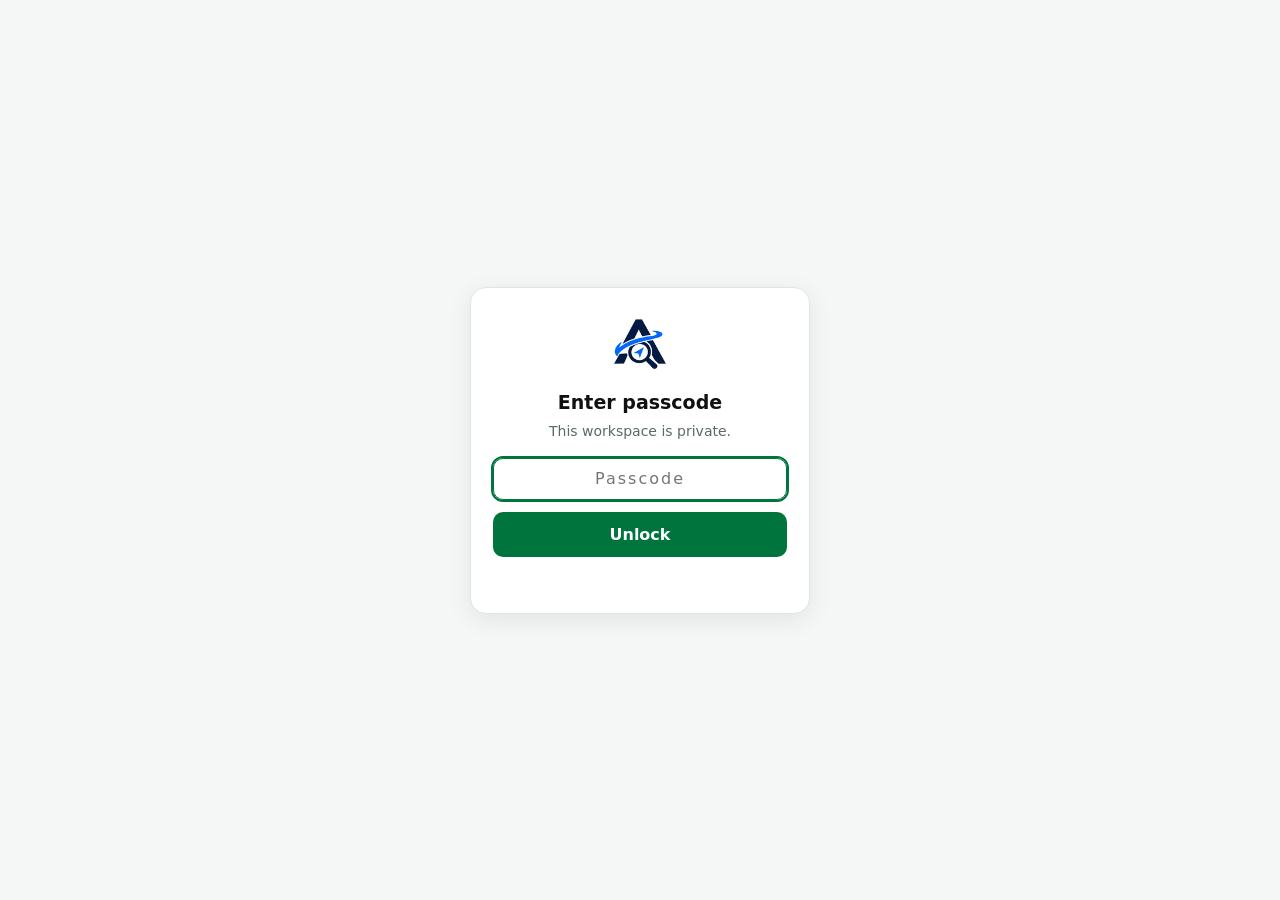
==== commit 6dfe8235: "Add files via upload" ====
--- a/index.html
+++ b/index.html
@@ -2,10 +2,11 @@
 <html lang="en">
 <head>
 <meta charset="utf-8">
-<meta name="viewport" content="width=device-width, initial-scale=1, viewport-fit=cover">
+<meta name="viewport" content="width=device-width, initial-scale=1, minimum-scale=1, maximum-scale=1, user-scalable=no, viewport-fit=cover">
 <meta name="theme-color" content="#00743d">
 <meta name="description" content="Scout store owners with rotating message bodies, multiple sending accounts, address checking and no repeat sends.">
 <title>ameenis-solution Scout — Messages</title>
+<script src="gate.js"></script>
 <link rel="manifest" href="manifest.webmanifest">
 <link rel="icon" type="image/png" href="icon-192.png">
 <link rel="apple-touch-icon" href="icon-192.png">
--- a/styles.css
+++ b/styles.css
@@ -2,6 +2,7 @@
 @media (prefers-color-scheme:dark){:root:not([data-theme="light"]){--bg:#0e1612;--card:#16211b;--ink:#e8f1ec;--mute:#93a79c;--line:#26352c;--brand:#2fbf7a;--brand-ink:#04150c;--warn:#f59e0b;--bad:#f87171;--ok:#34d399}}
 :root[data-theme="dark"]{--bg:#0e1612;--card:#16211b;--ink:#e8f1ec;--mute:#93a79c;--line:#26352c;--brand:#2fbf7a;--brand-ink:#04150c;--warn:#f59e0b;--bad:#f87171;--ok:#34d399}
 *,*::before,*::after{box-sizing:inherit}
+html,body{touch-action:pan-x pan-y}
 html{scroll-padding-top:env(safe-area-inset-top,0px)}
 body{margin:0;background:var(--bg);color:var(--ink);font:15px/1.5 var(--uf,system-ui,-apple-system,"Segoe UI",Roboto,sans-serif);-webkit-text-size-adjust:100%}
 button,input,select,textarea{font-family:inherit}
@@ -162,3 +163,7 @@
   .queue-health dd{margin:0;font-weight:600}
   main{padding-top:20px}
 }
+body input,body select,body textarea{font-size:16px!important}
+.stats{grid-template-columns:repeat(5,1fr)}
+.stats .stat b{font-size:20px}
+.stats .stat i{font-size:11px}
